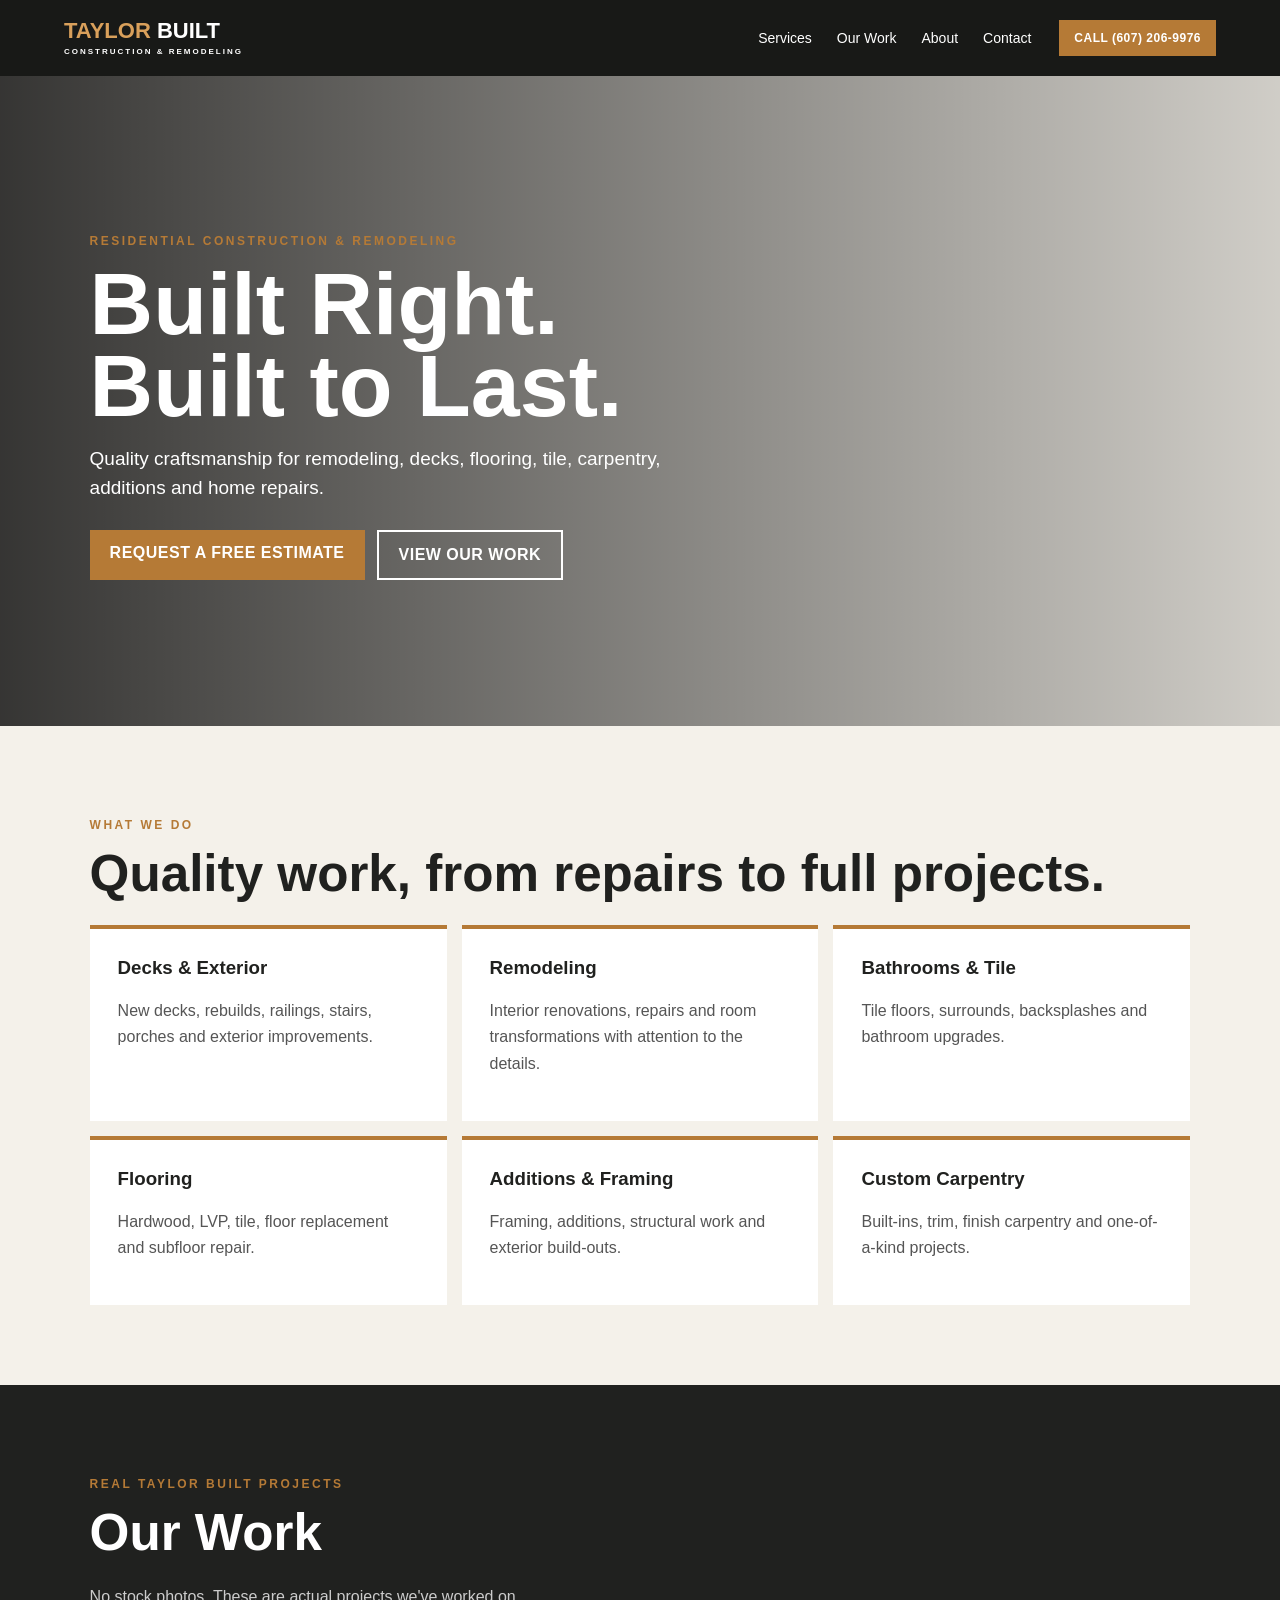
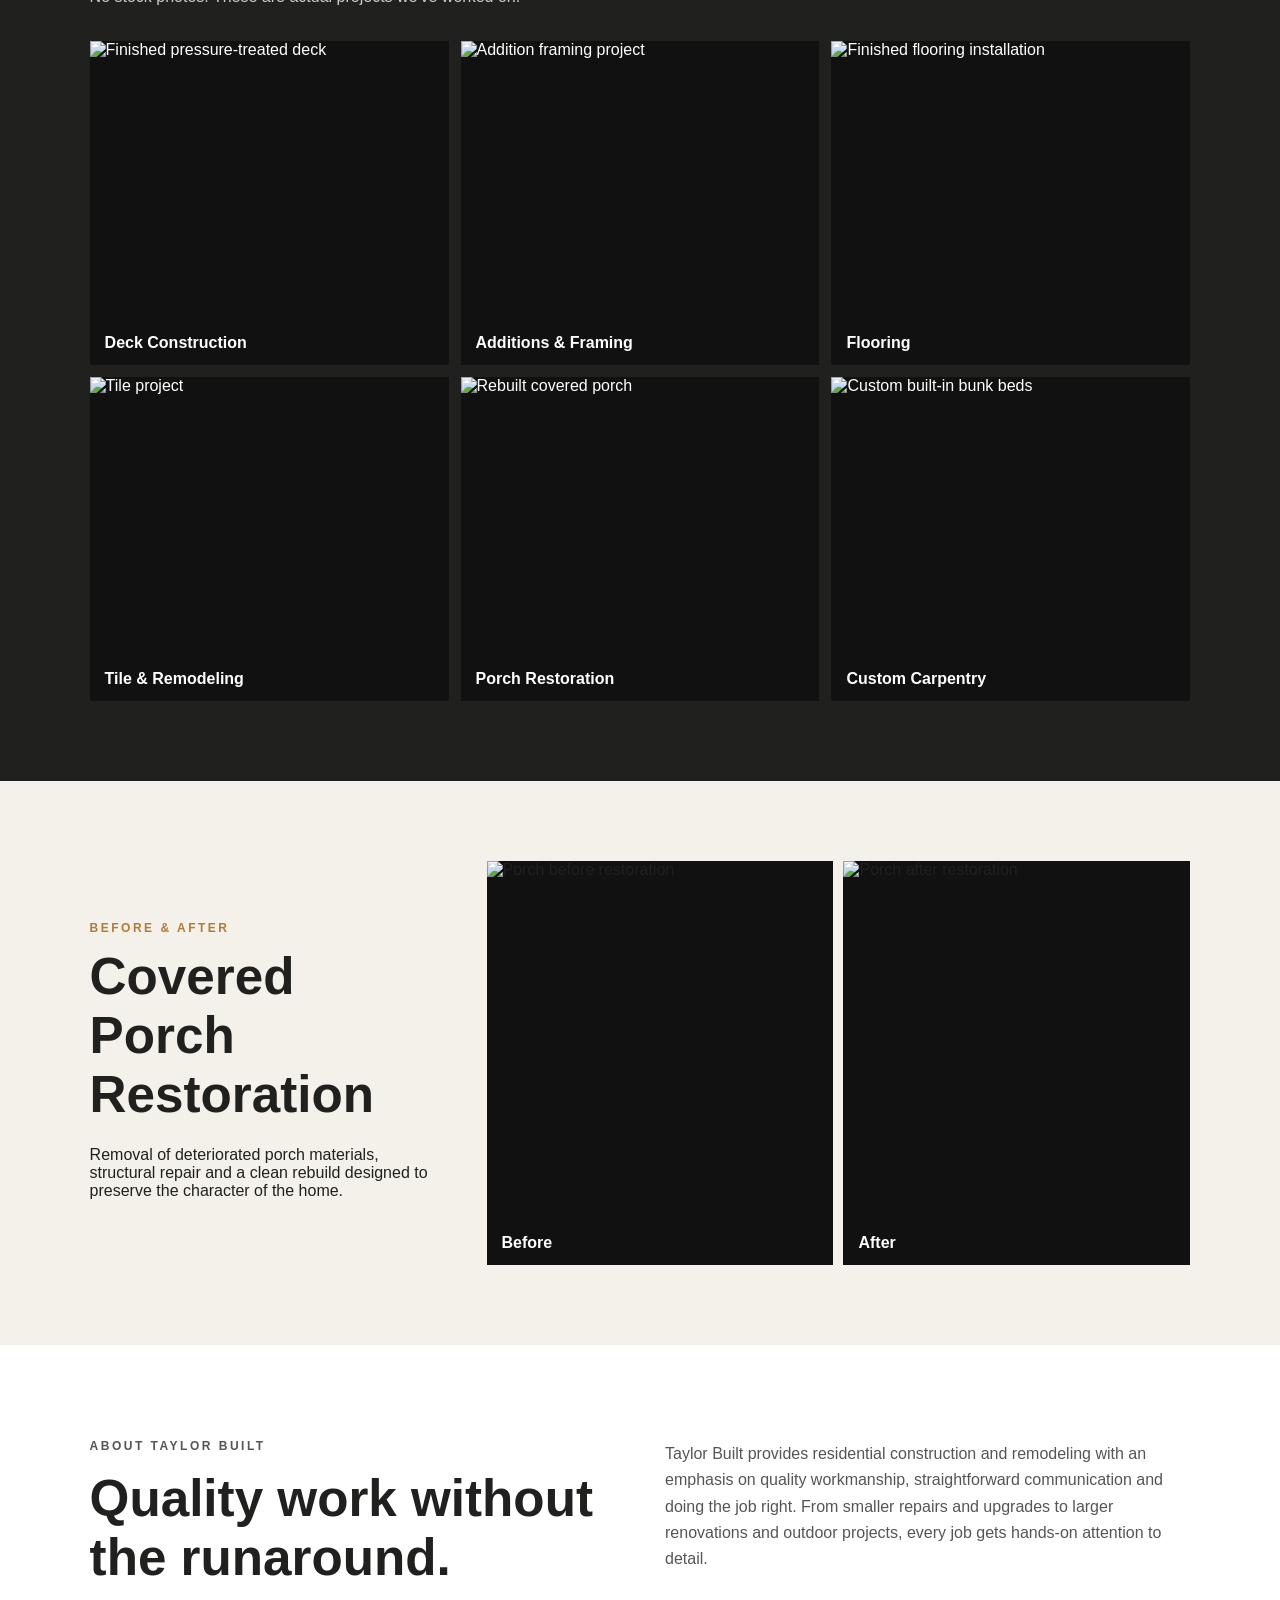
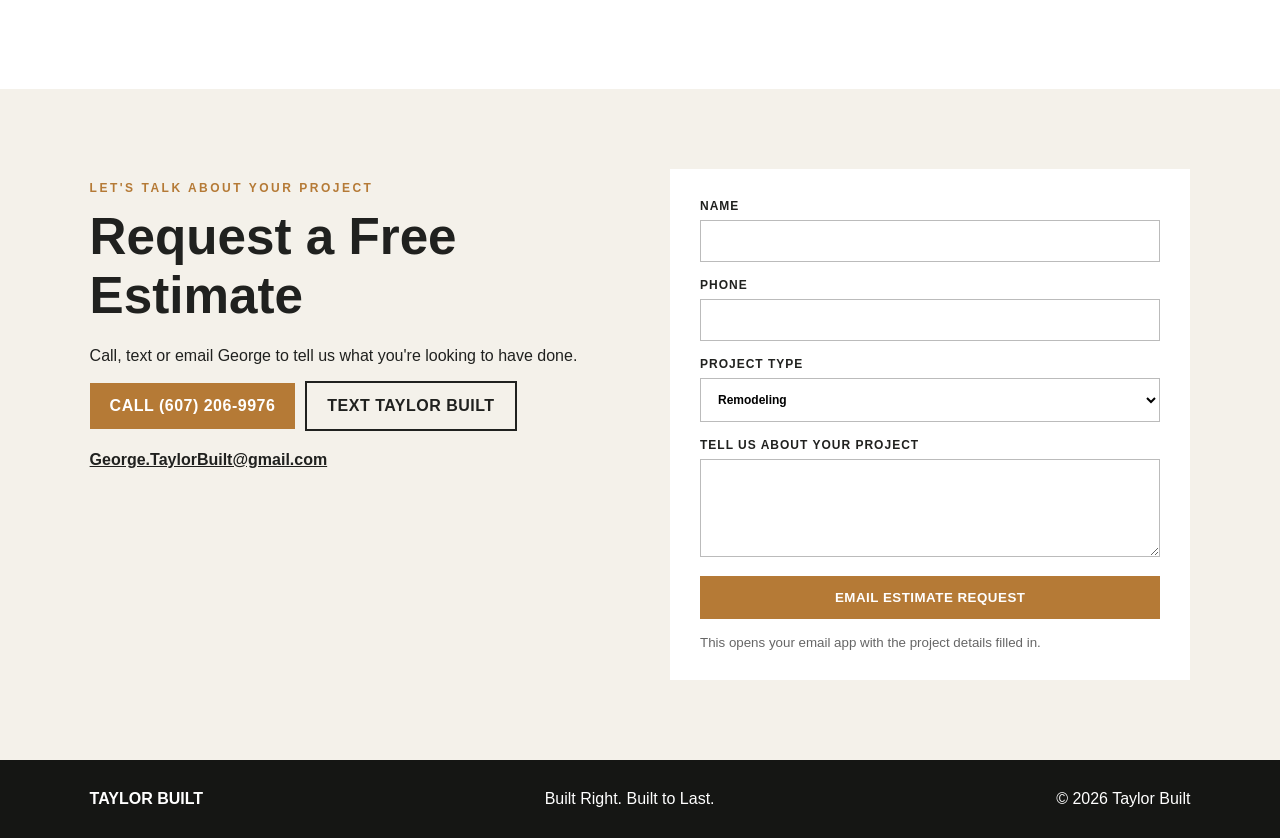
==== index.html @ 97979c3f "Add files via upload" ====
<!doctype html>
<html lang="en">
<head>
<meta charset="utf-8">
<meta name="viewport" content="width=device-width,initial-scale=1">
<title>Taylor Built | Construction & Remodeling</title>
<meta name="description" content="Taylor Built provides residential construction, remodeling, decks, flooring, tile, carpentry and repairs. Call or text for a free estimate.">
<link rel="stylesheet" href="style.css">
</head>
<body>
<header>
  <a class="brand" href="#top"><span>TAYLOR</span> BUILT<small>CONSTRUCTION & REMODELING</small></a>
  <nav><a href="#services">Services</a><a href="#work">Our Work</a><a href="#about">About</a><a href="#contact">Contact</a></nav>
  <a class="btn small" href="tel:+16072069976">Call (607) 206-9976</a>
</header>

<main id="top">
<section class="hero">
  <div class="shade"></div>
  <div class="hero-content">
    <p class="eyebrow">RESIDENTIAL CONSTRUCTION & REMODELING</p>
    <h1>Built Right.<br>Built to Last.</h1>
    <p>Quality craftsmanship for remodeling, decks, flooring, tile, carpentry, additions and home repairs.</p>
    <div class="actions"><a class="btn" href="#contact">Request a Free Estimate</a><a class="btn outline" href="#work">View Our Work</a></div>
  </div>
</section>

<section id="services" class="section">
  <p class="eyebrow">WHAT WE DO</p><h2>Quality work, from repairs to full projects.</h2>
  <div class="cards">
    <article><h3>Decks & Exterior</h3><p>New decks, rebuilds, railings, stairs, porches and exterior improvements.</p></article>
    <article><h3>Remodeling</h3><p>Interior renovations, repairs and room transformations with attention to the details.</p></article>
    <article><h3>Bathrooms & Tile</h3><p>Tile floors, surrounds, backsplashes and bathroom upgrades.</p></article>
    <article><h3>Flooring</h3><p>Hardwood, LVP, tile, floor replacement and subfloor repair.</p></article>
    <article><h3>Additions & Framing</h3><p>Framing, additions, structural work and exterior build-outs.</p></article>
    <article><h3>Custom Carpentry</h3><p>Built-ins, trim, finish carpentry and one-of-a-kind projects.</p></article>
  </div>
</section>

<section id="work" class="section dark">
  <p class="eyebrow">REAL TAYLOR BUILT PROJECTS</p><h2>Our Work</h2>
  <p class="intro">No stock photos. These are actual projects we've worked on.</p>
  <div class="gallery">
    <figure><img src="assets/deck.jpeg" alt="Finished pressure-treated deck"><figcaption>Deck Construction</figcaption></figure>
    <figure><img src="assets/addition.jpeg" alt="Addition framing project"><figcaption>Additions & Framing</figcaption></figure>
    <figure><img src="assets/flooring.jpeg" alt="Finished flooring installation"><figcaption>Flooring</figcaption></figure>
    <figure><img src="assets/tile.jpeg" alt="Tile project"><figcaption>Tile & Remodeling</figcaption></figure>
    <figure><img src="assets/porch_after.jpeg" alt="Rebuilt covered porch"><figcaption>Porch Restoration</figcaption></figure>
    <figure><img src="assets/carpentry.jpeg" alt="Custom built-in bunk beds"><figcaption>Custom Carpentry</figcaption></figure>
  </div>
</section>

<section class="section before-after">
  <div><p class="eyebrow">BEFORE & AFTER</p><h2>Covered Porch Restoration</h2><p>Removal of deteriorated porch materials, structural repair and a clean rebuild designed to preserve the character of the home.</p></div>
  <div class="ba"><figure><img src="assets/porch_before.jpeg" alt="Porch before restoration"><figcaption>Before</figcaption></figure><figure><img src="assets/porch_after.jpeg" alt="Porch after restoration"><figcaption>After</figcaption></figure></div>
</section>

<section id="about" class="section about">
  <div><p class="eyebrow">ABOUT TAYLOR BUILT</p><h2>Quality work without the runaround.</h2></div>
  <p>Taylor Built provides residential construction and remodeling with an emphasis on quality workmanship, straightforward communication and doing the job right. From smaller repairs and upgrades to larger renovations and outdoor projects, every job gets hands-on attention to detail.</p>
</section>

<section id="contact" class="section contact">
  <div>
    <p class="eyebrow">LET'S TALK ABOUT YOUR PROJECT</p>
    <h2>Request a Free Estimate</h2>
    <p>Call, text or email George to tell us what you're looking to have done.</p>
    <div class="contact-actions">
      <a class="btn" href="tel:+16072069976">Call (607) 206-9976</a>
      <a class="btn outline-dark" href="sms:+16072069976">Text Taylor Built</a>
      <a class="email" href="mailto:George.TaylorBuilt@gmail.com?subject=Taylor%20Built%20Estimate%20Request">George.TaylorBuilt@gmail.com</a>
    </div>
  </div>
  <form onsubmit="sendEstimate(event)">
    <label>Name<input id="name" required></label>
    <label>Phone<input id="phone" type="tel" required></label>
    <label>Project Type<select id="type"><option>Remodeling</option><option>Deck / Exterior</option><option>Bathroom / Tile</option><option>Flooring</option><option>Addition / Framing</option><option>Carpentry</option><option>Repair / Other</option></select></label>
    <label>Tell us about your project<textarea id="details" rows="5" required></textarea></label>
    <button class="btn" type="submit">Email Estimate Request</button>
    <small>This opens your email app with the project details filled in.</small>
  </form>
</section>
</main>

<footer><strong>TAYLOR BUILT</strong><span>Built Right. Built to Last.</span><span>© <span id="year"></span> Taylor Built</span></footer>

<script>
document.getElementById('year').textContent=new Date().getFullYear();
function sendEstimate(e){
 e.preventDefault();
 const n=encodeURIComponent(document.getElementById('name').value);
 const p=encodeURIComponent(document.getElementById('phone').value);
 const t=encodeURIComponent(document.getElementById('type').value);
 const d=encodeURIComponent(document.getElementById('details').value);
 location.href=`mailto:George.TaylorBuilt@gmail.com?subject=Taylor%20Built%20Estimate%20Request&body=Name:%20${n}%0APhone:%20${p}%0AProject:%20${t}%0A%0AProject%20Details:%0A${d}`;
}
</script>
</body></html>
---- style.css ----
:root{--ink:#20211f;--paper:#f4f1ea;--accent:#b57a36;--white:#fff}
*{box-sizing:border-box}html{scroll-behavior:smooth}body{margin:0;font-family:Arial,Helvetica,sans-serif;color:var(--ink);background:var(--paper)}
header{height:76px;display:flex;align-items:center;gap:28px;padding:0 5vw;background:#181917;color:#fff;position:sticky;top:0;z-index:10}
.brand{color:#fff;text-decoration:none;font-size:22px;font-weight:900;line-height:.9}.brand span{color:#d9a05b}.brand small{display:block;font-size:8px;letter-spacing:2px;margin-top:7px}
nav{margin-left:auto;display:flex;gap:25px}nav a{color:#fff;text-decoration:none;font-size:14px}
.btn{display:inline-block;background:var(--accent);color:#fff!important;text-decoration:none;border:0;padding:14px 20px;font-weight:800;text-transform:uppercase;letter-spacing:.5px;cursor:pointer}.btn.small{padding:11px 15px;font-size:12px}.btn.outline{background:transparent;border:2px solid #fff}.outline-dark{background:transparent;border:2px solid var(--ink);color:var(--ink)!important}
.hero{min-height:650px;background:url('assets/hero.jpeg') center/cover;position:relative;display:flex;align-items:center}.shade{position:absolute;inset:0;background:linear-gradient(90deg,rgba(0,0,0,.78),rgba(0,0,0,.15))}
.hero-content{position:relative;color:#fff;width:min(720px,90%);margin-left:7vw}.eyebrow{font-size:12px;font-weight:900;letter-spacing:2.5px;color:var(--accent)}h1{font-size:clamp(48px,8vw,88px);line-height:.93;margin:15px 0}h2{font-size:clamp(32px,4vw,52px);margin:8px 0 22px}.hero p:not(.eyebrow){font-size:19px;line-height:1.5;max-width:650px}.actions{display:flex;gap:12px;flex-wrap:wrap;margin-top:28px}
.section{padding:80px 7vw;max-width:1450px;margin:auto}.cards{display:grid;grid-template-columns:repeat(3,1fr);gap:15px}.cards article{background:#fff;padding:28px;border-top:4px solid var(--accent)}.cards h3{margin-top:0}.cards p,.intro,.about p{line-height:1.65;color:#555}
.dark{background:#20211f;color:#fff;max-width:none}.dark>.eyebrow,.dark>h2,.dark>.intro,.dark>.gallery{max-width:1250px;margin-left:auto;margin-right:auto}.dark .intro{color:#ccc}.gallery{display:grid;grid-template-columns:repeat(3,1fr);gap:12px;margin-top:30px}.gallery figure,.ba figure{margin:0;background:#111;overflow:hidden}.gallery img,.ba img{width:100%;height:280px;object-fit:cover;display:block;transition:.25s}.gallery figure:hover img{transform:scale(1.02)}figcaption{padding:13px 15px;font-weight:800;color:#fff}
.before-after{display:grid;grid-template-columns:1fr 2fr;gap:45px;align-items:center}.ba{display:grid;grid-template-columns:1fr 1fr;gap:10px}.ba img{height:360px}.about{display:grid;grid-template-columns:1fr 1fr;gap:50px;background:#fff;max-width:none;padding-left:7vw;padding-right:7vw}
.contact{display:grid;grid-template-columns:1fr 1fr;gap:60px}.contact-actions{display:flex;gap:10px;flex-wrap:wrap;align-items:center}.email{display:block;width:100%;margin-top:10px;color:var(--ink);font-weight:700}form{background:#fff;padding:30px;display:grid;gap:16px}label{font-size:12px;font-weight:800;text-transform:uppercase;letter-spacing:1px}input,select,textarea{width:100%;margin-top:7px;padding:13px;border:1px solid #bbb;background:#fff;font:inherit}form small{color:#666}
footer{background:#151614;color:#fff;padding:30px 7vw;display:flex;gap:25px;justify-content:space-between;flex-wrap:wrap}
@media(max-width:800px){header{height:68px;padding:0 18px}nav{display:none}header .btn.small{margin-left:auto;font-size:10px}.hero{min-height:570px}.hero-content{margin-left:6vw}.section{padding:58px 6vw}.cards,.gallery{grid-template-columns:1fr 1fr}.before-after,.about,.contact{grid-template-columns:1fr}.ba img{height:250px}}
@media(max-width:520px){.cards,.gallery,.ba{grid-template-columns:1fr}.gallery img{height:250px}.hero h1{font-size:52px}.hero .btn{width:100%;text-align:center}}
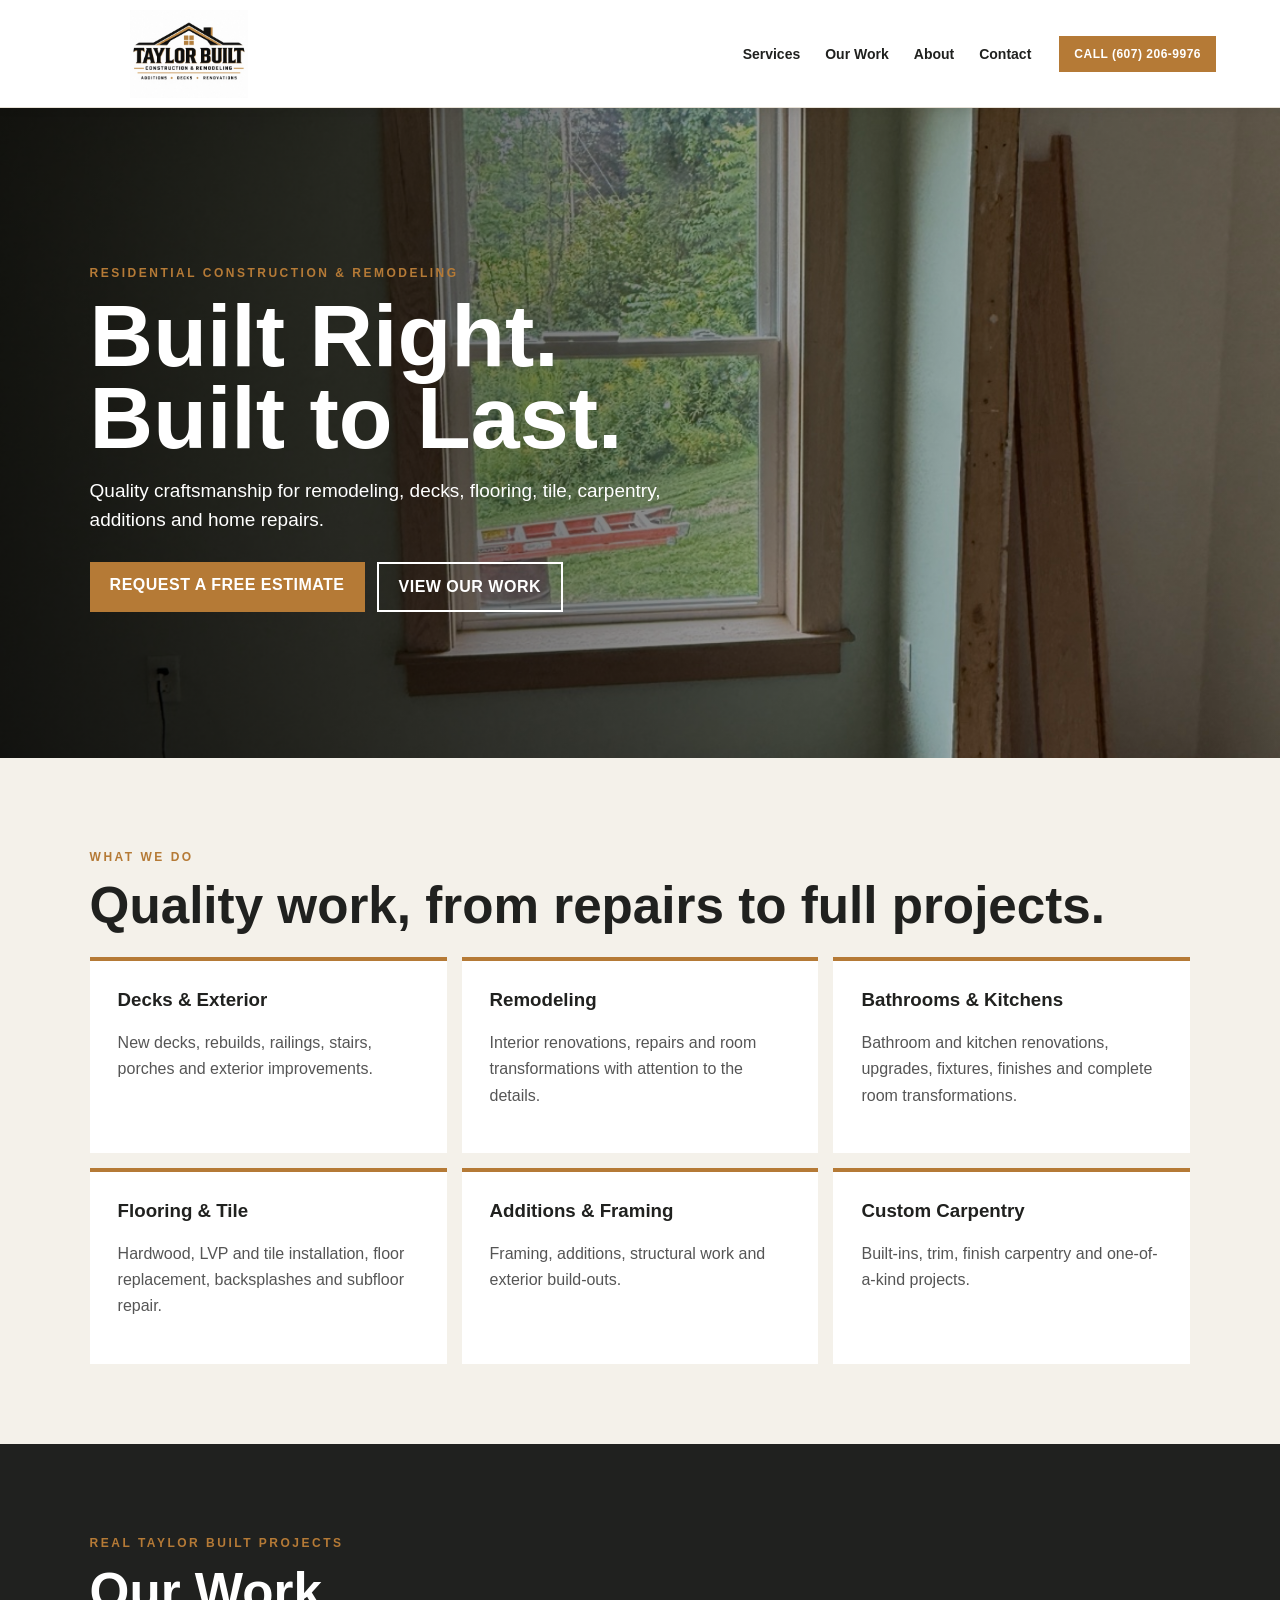
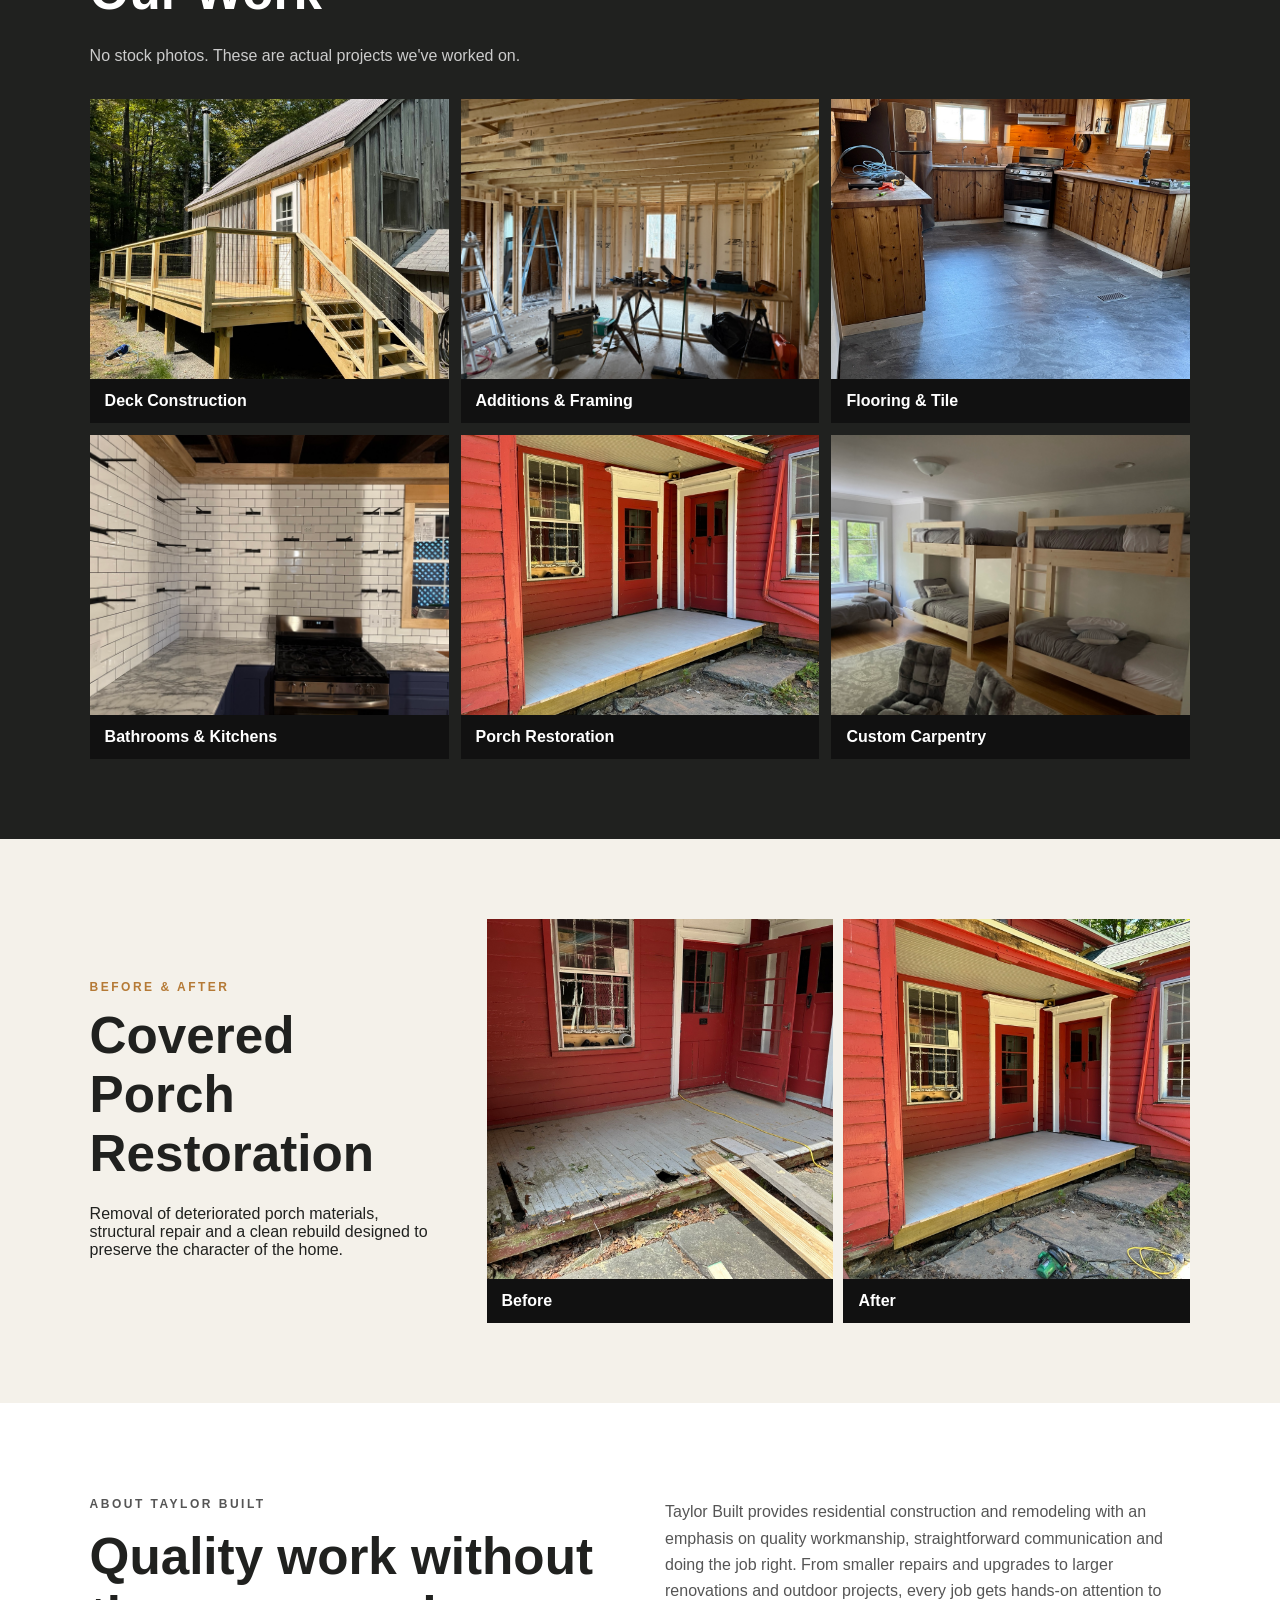
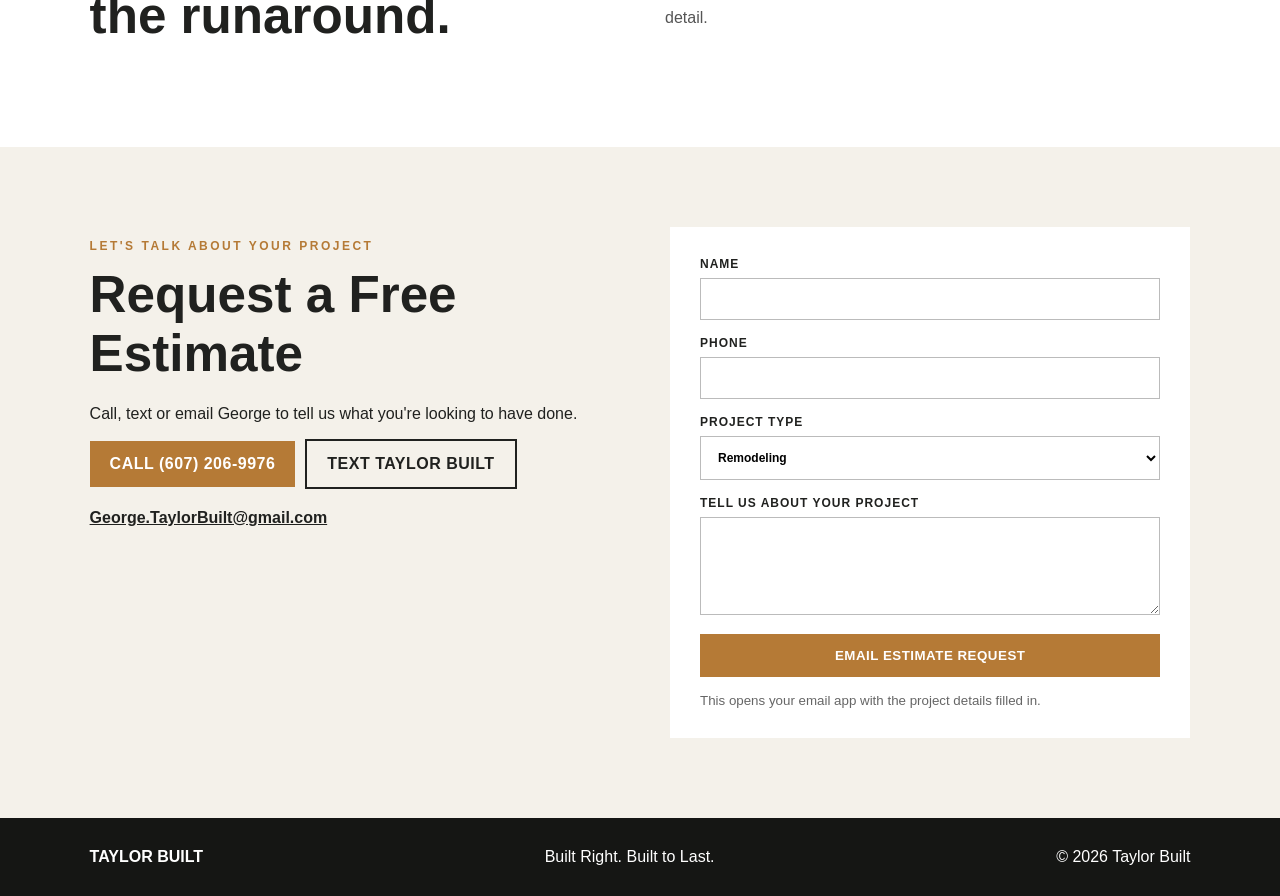
==== commit 29f8d530: "Add files via upload" ====
--- a/index.html
+++ b/index.html
@@ -4,12 +4,18 @@
 <meta charset="utf-8">
 <meta name="viewport" content="width=device-width,initial-scale=1">
 <title>Taylor Built | Construction & Remodeling</title>
-<meta name="description" content="Taylor Built provides residential construction, remodeling, decks, flooring, tile, carpentry and repairs. Call or text for a free estimate.">
+<meta name="description" content="Taylor Built provides residential construction, remodeling, decks, kitchens, bathrooms, flooring, tile, carpentry and repairs. Call or text for a free estimate.">
+<link rel="icon" href="assets/tb-round-logo.jpg">
 <link rel="stylesheet" href="style.css">
 </head>
 <body>
 <header>
-  <a class="brand" href="#top"><span>TAYLOR</span> BUILT<small>CONSTRUCTION & REMODELING</small></a>
+  <a class="brand brand-desktop" href="#top" aria-label="Taylor Built home">
+    <img src="assets/taylor-built-logo.jpg" alt="Taylor Built Construction & Remodeling">
+  </a>
+  <a class="brand brand-mobile" href="#top" aria-label="Taylor Built home">
+    <img src="assets/tb-round-logo.jpg" alt="Taylor Built">
+  </a>
   <nav><a href="#services">Services</a><a href="#work">Our Work</a><a href="#about">About</a><a href="#contact">Contact</a></nav>
   <a class="btn small" href="tel:+16072069976">Call (607) 206-9976</a>
 </header>
@@ -30,8 +36,8 @@
   <div class="cards">
     <article><h3>Decks & Exterior</h3><p>New decks, rebuilds, railings, stairs, porches and exterior improvements.</p></article>
     <article><h3>Remodeling</h3><p>Interior renovations, repairs and room transformations with attention to the details.</p></article>
-    <article><h3>Bathrooms & Tile</h3><p>Tile floors, surrounds, backsplashes and bathroom upgrades.</p></article>
-    <article><h3>Flooring</h3><p>Hardwood, LVP, tile, floor replacement and subfloor repair.</p></article>
+    <article><h3>Bathrooms & Kitchens</h3><p>Bathroom and kitchen renovations, upgrades, fixtures, finishes and complete room transformations.</p></article>
+    <article><h3>Flooring & Tile</h3><p>Hardwood, LVP and tile installation, floor replacement, backsplashes and subfloor repair.</p></article>
     <article><h3>Additions & Framing</h3><p>Framing, additions, structural work and exterior build-outs.</p></article>
     <article><h3>Custom Carpentry</h3><p>Built-ins, trim, finish carpentry and one-of-a-kind projects.</p></article>
   </div>
@@ -43,8 +49,8 @@
   <div class="gallery">
     <figure><img src="assets/deck.jpeg" alt="Finished pressure-treated deck"><figcaption>Deck Construction</figcaption></figure>
     <figure><img src="assets/addition.jpeg" alt="Addition framing project"><figcaption>Additions & Framing</figcaption></figure>
-    <figure><img src="assets/flooring.jpeg" alt="Finished flooring installation"><figcaption>Flooring</figcaption></figure>
-    <figure><img src="assets/tile.jpeg" alt="Tile project"><figcaption>Tile & Remodeling</figcaption></figure>
+    <figure><img src="assets/flooring.jpeg" alt="Finished flooring installation"><figcaption>Flooring & Tile</figcaption></figure>
+    <figure><img src="assets/tile.jpeg" alt="Tile project"><figcaption>Bathrooms & Kitchens</figcaption></figure>
     <figure><img src="assets/porch_after.jpeg" alt="Rebuilt covered porch"><figcaption>Porch Restoration</figcaption></figure>
     <figure><img src="assets/carpentry.jpeg" alt="Custom built-in bunk beds"><figcaption>Custom Carpentry</figcaption></figure>
   </div>
@@ -74,7 +80,7 @@
   <form onsubmit="sendEstimate(event)">
     <label>Name<input id="name" required></label>
     <label>Phone<input id="phone" type="tel" required></label>
-    <label>Project Type<select id="type"><option>Remodeling</option><option>Deck / Exterior</option><option>Bathroom / Tile</option><option>Flooring</option><option>Addition / Framing</option><option>Carpentry</option><option>Repair / Other</option></select></label>
+    <label>Project Type<select id="type"><option>Remodeling</option><option>Deck / Exterior</option><option>Bathroom / Kitchen</option><option>Flooring / Tile</option><option>Addition / Framing</option><option>Carpentry</option><option>Repair / Other</option></select></label>
     <label>Tell us about your project<textarea id="details" rows="5" required></textarea></label>
     <button class="btn" type="submit">Email Estimate Request</button>
     <small>This opens your email app with the project details filled in.</small>
--- a/style.css
+++ b/style.css
@@ -1,9 +1,8 @@
-
 :root{--ink:#20211f;--paper:#f4f1ea;--accent:#b57a36;--white:#fff}
 *{box-sizing:border-box}html{scroll-behavior:smooth}body{margin:0;font-family:Arial,Helvetica,sans-serif;color:var(--ink);background:var(--paper)}
-header{height:76px;display:flex;align-items:center;gap:28px;padding:0 5vw;background:#181917;color:#fff;position:sticky;top:0;z-index:10}
-.brand{color:#fff;text-decoration:none;font-size:22px;font-weight:900;line-height:.9}.brand span{color:#d9a05b}.brand small{display:block;font-size:8px;letter-spacing:2px;margin-top:7px}
-nav{margin-left:auto;display:flex;gap:25px}nav a{color:#fff;text-decoration:none;font-size:14px}
+header{height:108px;display:flex;align-items:center;gap:28px;padding:0 5vw;background:#fff;color:var(--ink);position:sticky;top:0;z-index:10;border-bottom:1px solid #e7e1d7;box-shadow:0 2px 10px rgba(0,0,0,.05)}
+.brand{display:flex;align-items:center;text-decoration:none;flex-shrink:0}.brand-desktop img{display:block;width:250px;height:88px;object-fit:contain}.brand-mobile{display:none}.brand-mobile img{display:block;width:54px;height:54px;object-fit:cover;border-radius:50%}
+nav{margin-left:auto;display:flex;gap:25px}nav a{color:var(--ink);text-decoration:none;font-size:14px;font-weight:700}nav a:hover{color:var(--accent)}
 .btn{display:inline-block;background:var(--accent);color:#fff!important;text-decoration:none;border:0;padding:14px 20px;font-weight:800;text-transform:uppercase;letter-spacing:.5px;cursor:pointer}.btn.small{padding:11px 15px;font-size:12px}.btn.outline{background:transparent;border:2px solid #fff}.outline-dark{background:transparent;border:2px solid var(--ink);color:var(--ink)!important}
 .hero{min-height:650px;background:url('assets/hero.jpeg') center/cover;position:relative;display:flex;align-items:center}.shade{position:absolute;inset:0;background:linear-gradient(90deg,rgba(0,0,0,.78),rgba(0,0,0,.15))}
 .hero-content{position:relative;color:#fff;width:min(720px,90%);margin-left:7vw}.eyebrow{font-size:12px;font-weight:900;letter-spacing:2.5px;color:var(--accent)}h1{font-size:clamp(48px,8vw,88px);line-height:.93;margin:15px 0}h2{font-size:clamp(32px,4vw,52px);margin:8px 0 22px}.hero p:not(.eyebrow){font-size:19px;line-height:1.5;max-width:650px}.actions{display:flex;gap:12px;flex-wrap:wrap;margin-top:28px}
@@ -12,5 +11,5 @@
 .before-after{display:grid;grid-template-columns:1fr 2fr;gap:45px;align-items:center}.ba{display:grid;grid-template-columns:1fr 1fr;gap:10px}.ba img{height:360px}.about{display:grid;grid-template-columns:1fr 1fr;gap:50px;background:#fff;max-width:none;padding-left:7vw;padding-right:7vw}
 .contact{display:grid;grid-template-columns:1fr 1fr;gap:60px}.contact-actions{display:flex;gap:10px;flex-wrap:wrap;align-items:center}.email{display:block;width:100%;margin-top:10px;color:var(--ink);font-weight:700}form{background:#fff;padding:30px;display:grid;gap:16px}label{font-size:12px;font-weight:800;text-transform:uppercase;letter-spacing:1px}input,select,textarea{width:100%;margin-top:7px;padding:13px;border:1px solid #bbb;background:#fff;font:inherit}form small{color:#666}
 footer{background:#151614;color:#fff;padding:30px 7vw;display:flex;gap:25px;justify-content:space-between;flex-wrap:wrap}
-@media(max-width:800px){header{height:68px;padding:0 18px}nav{display:none}header .btn.small{margin-left:auto;font-size:10px}.hero{min-height:570px}.hero-content{margin-left:6vw}.section{padding:58px 6vw}.cards,.gallery{grid-template-columns:1fr 1fr}.before-after,.about,.contact{grid-template-columns:1fr}.ba img{height:250px}}
-@media(max-width:520px){.cards,.gallery,.ba{grid-template-columns:1fr}.gallery img{height:250px}.hero h1{font-size:52px}.hero .btn{width:100%;text-align:center}}
+@media(max-width:900px){header{height:74px;padding:0 18px}.brand-desktop{display:none}.brand-mobile{display:flex}nav{display:none}header .btn.small{margin-left:auto;font-size:10px}.hero{min-height:570px}.hero-content{margin-left:6vw}.section{padding:58px 6vw}.cards,.gallery{grid-template-columns:1fr 1fr}.before-after,.about,.contact{grid-template-columns:1fr}.ba img{height:250px}}
+@media(max-width:520px){.cards,.gallery,.ba{grid-template-columns:1fr}.gallery img{height:250px}.hero h1{font-size:52px}.hero .btn{width:100%;text-align:center}.brand-mobile img{width:50px;height:50px}header .btn.small{padding:10px 12px}}
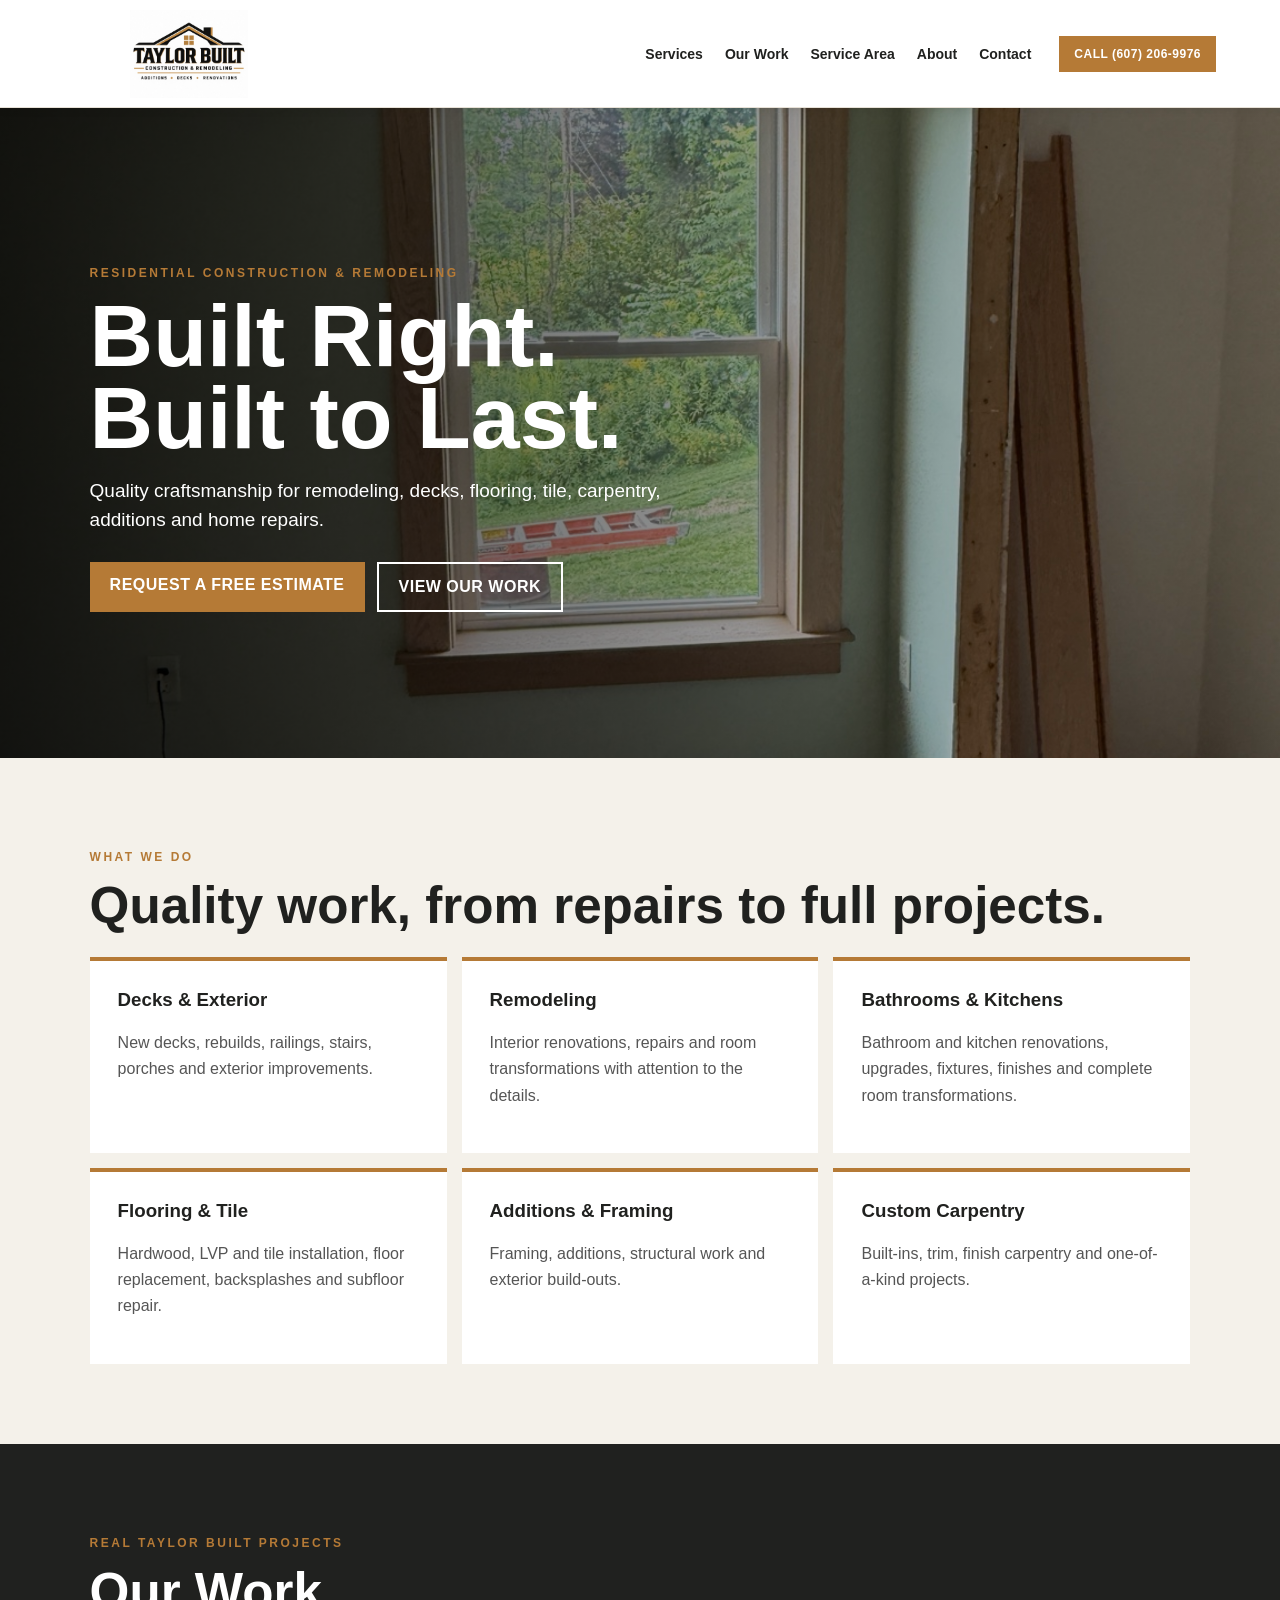
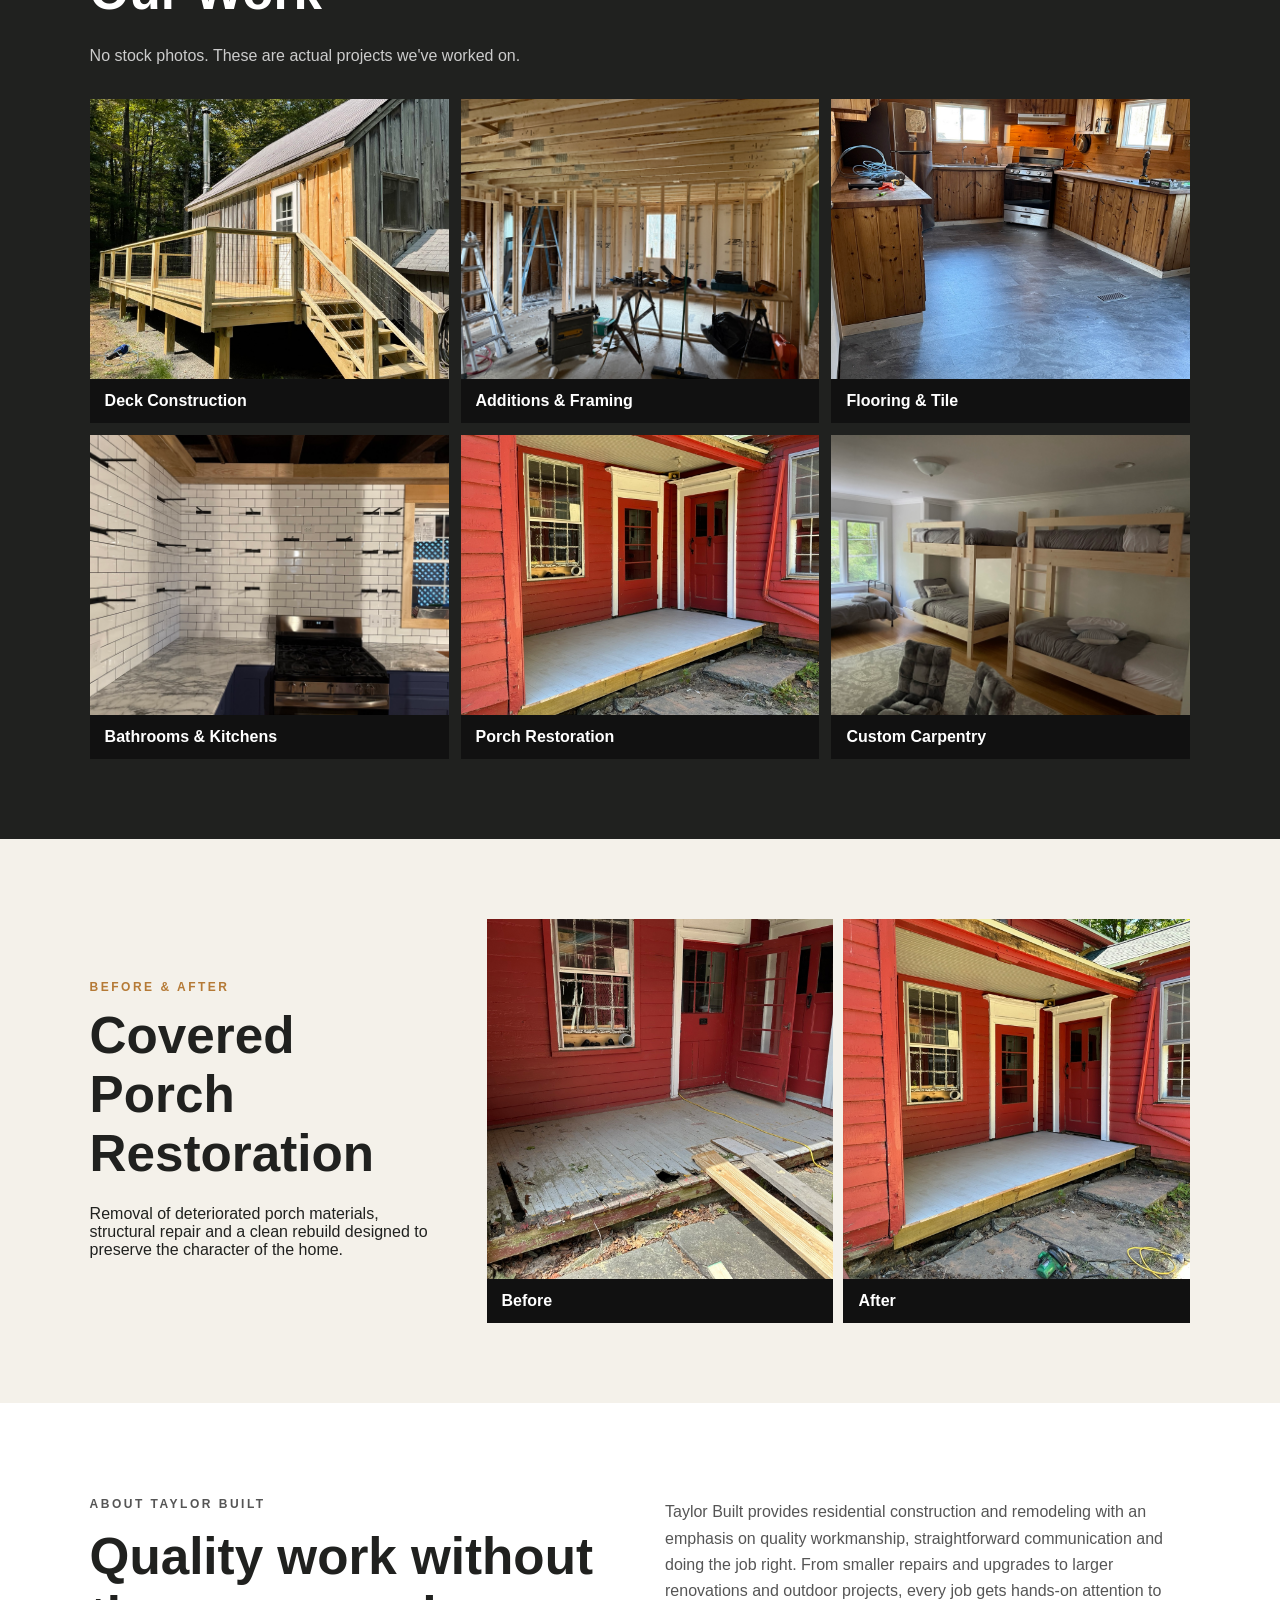
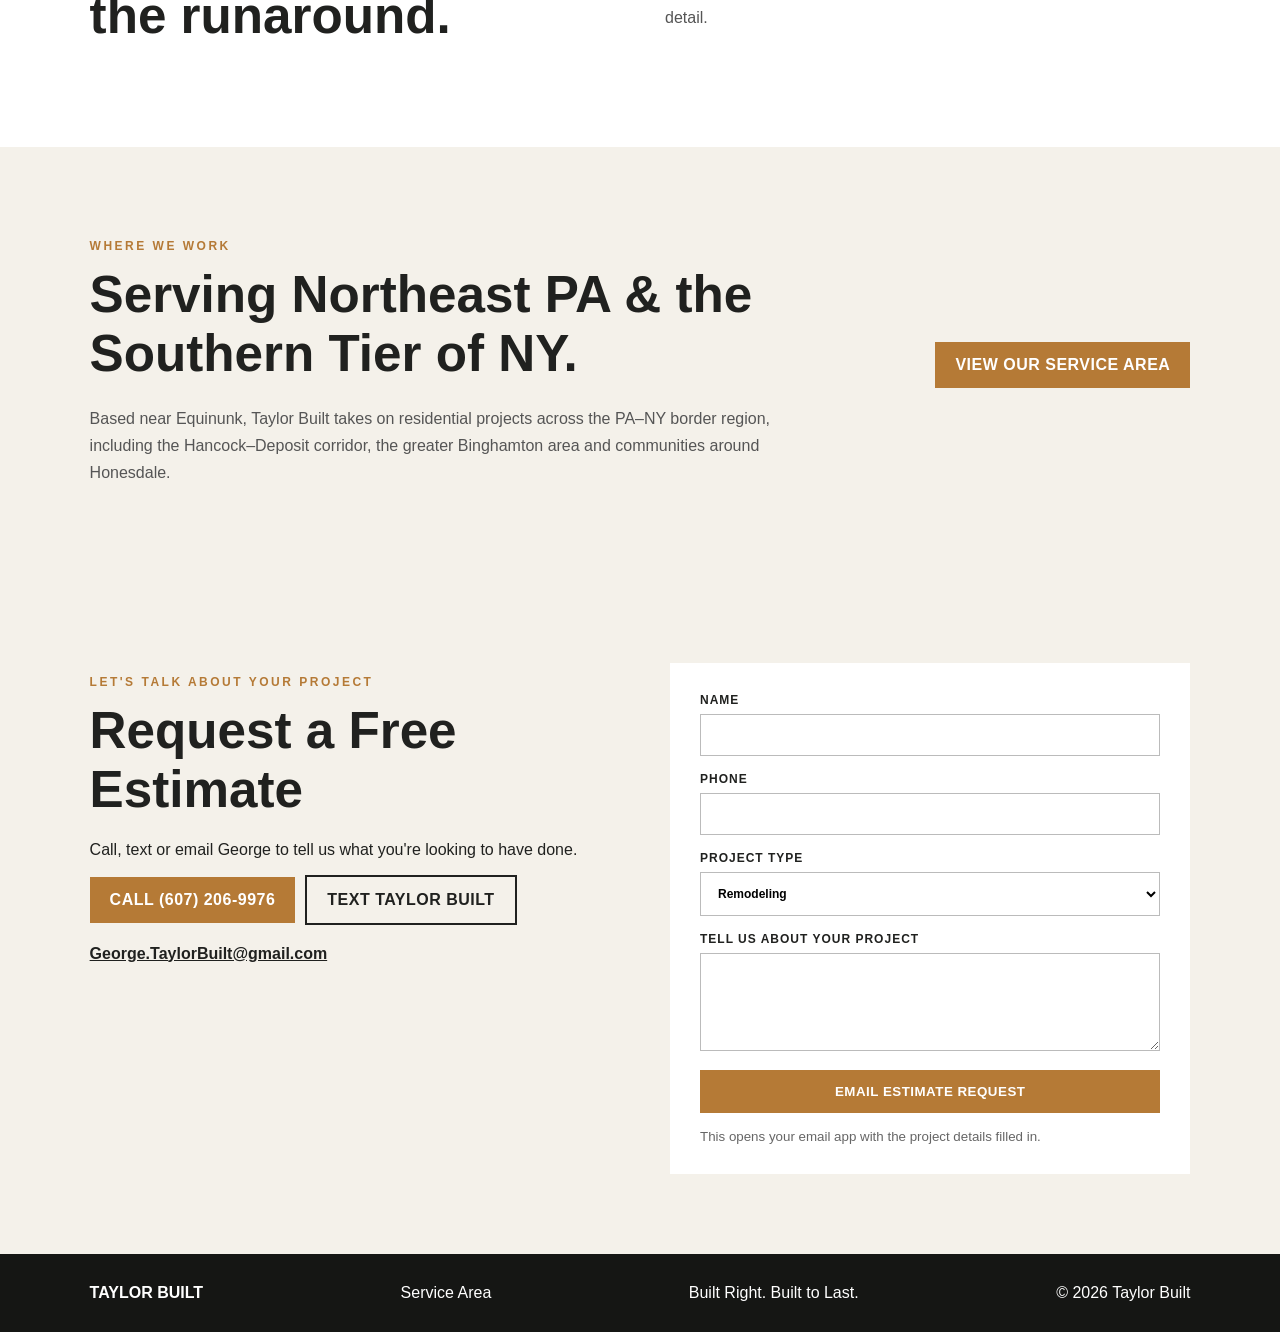
==== commit 54fadd4e: "Add files via upload" ====
--- a/index.html
+++ b/index.html
@@ -4,7 +4,7 @@
 <meta charset="utf-8">
 <meta name="viewport" content="width=device-width,initial-scale=1">
 <title>Taylor Built | Construction & Remodeling</title>
-<meta name="description" content="Taylor Built provides residential construction, remodeling, decks, kitchens, bathrooms, flooring, tile, carpentry and repairs. Call or text for a free estimate.">
+<meta name="description" content="Taylor Built provides residential construction, remodeling, decks, kitchens, bathrooms, flooring, tile, carpentry and repairs across Northeast Pennsylvania and the Southern Tier of New York.">
 <link rel="icon" href="assets/tb-round-logo.jpg">
 <link rel="stylesheet" href="style.css">
 </head>
@@ -16,7 +16,7 @@
   <a class="brand brand-mobile" href="#top" aria-label="Taylor Built home">
     <img src="assets/tb-round-logo.jpg" alt="Taylor Built">
   </a>
-  <nav><a href="#services">Services</a><a href="#work">Our Work</a><a href="#about">About</a><a href="#contact">Contact</a></nav>
+  <nav><a href="#services">Services</a><a href="#work">Our Work</a><a href="service-area.html">Service Area</a><a href="#about">About</a><a href="#contact">Contact</a></nav>
   <a class="btn small" href="tel:+16072069976">Call (607) 206-9976</a>
 </header>
 
@@ -66,6 +66,17 @@
   <p>Taylor Built provides residential construction and remodeling with an emphasis on quality workmanship, straightforward communication and doing the job right. From smaller repairs and upgrades to larger renovations and outdoor projects, every job gets hands-on attention to detail.</p>
 </section>
 
+<section class="section service-teaser">
+  <div>
+    <p class="eyebrow">WHERE WE WORK</p>
+    <h2>Serving Northeast PA & the Southern Tier of NY.</h2>
+    <p>Based near Equinunk, Taylor Built takes on residential projects across the PA–NY border region, including the Hancock–Deposit corridor, the greater Binghamton area and communities around Honesdale.</p>
+  </div>
+  <div class="service-teaser-action">
+    <a class="btn" href="service-area.html">View Our Service Area</a>
+  </div>
+</section>
+
 <section id="contact" class="section contact">
   <div>
     <p class="eyebrow">LET'S TALK ABOUT YOUR PROJECT</p>
@@ -88,7 +99,7 @@
 </section>
 </main>
 
-<footer><strong>TAYLOR BUILT</strong><span>Built Right. Built to Last.</span><span>© <span id="year"></span> Taylor Built</span></footer>
+<footer><strong>TAYLOR BUILT</strong><span><a href="service-area.html">Service Area</a></span><span>Built Right. Built to Last.</span><span>© <span id="year"></span> Taylor Built</span></footer>
 
 <script>
 document.getElementById('year').textContent=new Date().getFullYear();
--- a/style.css
+++ b/style.css
@@ -2,14 +2,24 @@
 *{box-sizing:border-box}html{scroll-behavior:smooth}body{margin:0;font-family:Arial,Helvetica,sans-serif;color:var(--ink);background:var(--paper)}
 header{height:108px;display:flex;align-items:center;gap:28px;padding:0 5vw;background:#fff;color:var(--ink);position:sticky;top:0;z-index:10;border-bottom:1px solid #e7e1d7;box-shadow:0 2px 10px rgba(0,0,0,.05)}
 .brand{display:flex;align-items:center;text-decoration:none;flex-shrink:0}.brand-desktop img{display:block;width:250px;height:88px;object-fit:contain}.brand-mobile{display:none}.brand-mobile img{display:block;width:54px;height:54px;object-fit:cover;border-radius:50%}
-nav{margin-left:auto;display:flex;gap:25px}nav a{color:var(--ink);text-decoration:none;font-size:14px;font-weight:700}nav a:hover{color:var(--accent)}
+nav{margin-left:auto;display:flex;gap:22px}nav a{color:var(--ink);text-decoration:none;font-size:14px;font-weight:700}nav a:hover{color:var(--accent)}
 .btn{display:inline-block;background:var(--accent);color:#fff!important;text-decoration:none;border:0;padding:14px 20px;font-weight:800;text-transform:uppercase;letter-spacing:.5px;cursor:pointer}.btn.small{padding:11px 15px;font-size:12px}.btn.outline{background:transparent;border:2px solid #fff}.outline-dark{background:transparent;border:2px solid var(--ink);color:var(--ink)!important}
 .hero{min-height:650px;background:url('assets/hero.jpeg') center/cover;position:relative;display:flex;align-items:center}.shade{position:absolute;inset:0;background:linear-gradient(90deg,rgba(0,0,0,.78),rgba(0,0,0,.15))}
 .hero-content{position:relative;color:#fff;width:min(720px,90%);margin-left:7vw}.eyebrow{font-size:12px;font-weight:900;letter-spacing:2.5px;color:var(--accent)}h1{font-size:clamp(48px,8vw,88px);line-height:.93;margin:15px 0}h2{font-size:clamp(32px,4vw,52px);margin:8px 0 22px}.hero p:not(.eyebrow){font-size:19px;line-height:1.5;max-width:650px}.actions{display:flex;gap:12px;flex-wrap:wrap;margin-top:28px}
 .section{padding:80px 7vw;max-width:1450px;margin:auto}.cards{display:grid;grid-template-columns:repeat(3,1fr);gap:15px}.cards article{background:#fff;padding:28px;border-top:4px solid var(--accent)}.cards h3{margin-top:0}.cards p,.intro,.about p{line-height:1.65;color:#555}
 .dark{background:#20211f;color:#fff;max-width:none}.dark>.eyebrow,.dark>h2,.dark>.intro,.dark>.gallery{max-width:1250px;margin-left:auto;margin-right:auto}.dark .intro{color:#ccc}.gallery{display:grid;grid-template-columns:repeat(3,1fr);gap:12px;margin-top:30px}.gallery figure,.ba figure{margin:0;background:#111;overflow:hidden}.gallery img,.ba img{width:100%;height:280px;object-fit:cover;display:block;transition:.25s}.gallery figure:hover img{transform:scale(1.02)}figcaption{padding:13px 15px;font-weight:800;color:#fff}
 .before-after{display:grid;grid-template-columns:1fr 2fr;gap:45px;align-items:center}.ba{display:grid;grid-template-columns:1fr 1fr;gap:10px}.ba img{height:360px}.about{display:grid;grid-template-columns:1fr 1fr;gap:50px;background:#fff;max-width:none;padding-left:7vw;padding-right:7vw}
+.service-teaser{display:grid;grid-template-columns:2fr 1fr;gap:40px;align-items:center}.service-teaser p:not(.eyebrow){max-width:830px;line-height:1.7;color:#555}.service-teaser-action{text-align:right}
 .contact{display:grid;grid-template-columns:1fr 1fr;gap:60px}.contact-actions{display:flex;gap:10px;flex-wrap:wrap;align-items:center}.email{display:block;width:100%;margin-top:10px;color:var(--ink);font-weight:700}form{background:#fff;padding:30px;display:grid;gap:16px}label{font-size:12px;font-weight:800;text-transform:uppercase;letter-spacing:1px}input,select,textarea{width:100%;margin-top:7px;padding:13px;border:1px solid #bbb;background:#fff;font:inherit}form small{color:#666}
-footer{background:#151614;color:#fff;padding:30px 7vw;display:flex;gap:25px;justify-content:space-between;flex-wrap:wrap}
-@media(max-width:900px){header{height:74px;padding:0 18px}.brand-desktop{display:none}.brand-mobile{display:flex}nav{display:none}header .btn.small{margin-left:auto;font-size:10px}.hero{min-height:570px}.hero-content{margin-left:6vw}.section{padding:58px 6vw}.cards,.gallery{grid-template-columns:1fr 1fr}.before-after,.about,.contact{grid-template-columns:1fr}.ba img{height:250px}}
-@media(max-width:520px){.cards,.gallery,.ba{grid-template-columns:1fr}.gallery img{height:250px}.hero h1{font-size:52px}.hero .btn{width:100%;text-align:center}.brand-mobile img{width:50px;height:50px}header .btn.small{padding:10px 12px}}
+footer{background:#151614;color:#fff;padding:30px 7vw;display:flex;gap:25px;justify-content:space-between;flex-wrap:wrap}footer a{color:#fff;text-decoration:none}footer a:hover{color:var(--accent)}
+
+/* Service Area page */
+.area-hero{position:relative;min-height:430px;background:url('assets/hero.jpeg') center/cover;display:flex;align-items:center}.area-hero .shade{background:linear-gradient(90deg,rgba(0,0,0,.82),rgba(0,0,0,.36))}.area-hero-content{position:relative;color:#fff;width:min(850px,88%);margin-left:7vw}.area-hero h1{font-size:clamp(42px,6vw,72px);line-height:1.02;margin:14px 0}.area-hero p:not(.eyebrow){font-size:19px;line-height:1.6;max-width:780px}
+.area-intro{max-width:1050px}.area-intro>p{font-size:18px;line-height:1.8;color:#4d4d4d}
+.area-grid{display:grid;grid-template-columns:1fr 1fr;gap:18px;margin-top:34px}.area-card{background:#fff;padding:32px;border-top:4px solid var(--accent)}.area-card h3{font-size:26px;margin:0 0 12px}.area-card p{line-height:1.75;color:#555;margin-bottom:0}
+.area-route{background:#20211f;color:#fff;max-width:none}.area-route-inner{max-width:1250px;margin:auto;display:grid;grid-template-columns:1fr 1fr;gap:55px;align-items:center}.area-route h2{margin-bottom:15px}.area-route p{color:#d5d5d5;line-height:1.75}.area-route .route-note{border-left:4px solid var(--accent);padding:8px 0 8px 22px;font-size:18px}
+.area-services{display:grid;grid-template-columns:1fr 2fr;gap:45px;align-items:start}.area-service-list{display:grid;grid-template-columns:1fr 1fr;gap:12px}.area-service-list a{background:#fff;color:var(--ink);text-decoration:none;padding:18px 20px;font-weight:800;border-left:4px solid var(--accent)}.area-service-list a:hover{transform:translateY(-1px)}
+.area-cta{background:#fff;text-align:center}.area-cta p{max-width:760px;margin:0 auto 26px;color:#555;line-height:1.7}.area-cta .actions{justify-content:center}
+@media(max-width:1050px){nav{gap:15px}nav a{font-size:13px}.brand-desktop img{width:220px}}
+@media(max-width:900px){header{height:92px;padding:0 14px}.brand-desktop{display:none}.brand-mobile{display:flex}.brand-mobile img{width:76px;height:76px}nav{display:none}header .btn.small{margin-left:auto;font-size:10px}.hero{min-height:570px}.hero-content{margin-left:6vw}.section{padding:58px 6vw}.cards,.gallery{grid-template-columns:1fr 1fr}.before-after,.about,.contact,.service-teaser,.area-route-inner,.area-services{grid-template-columns:1fr}.service-teaser-action{text-align:left}.ba img{height:250px}.area-hero{min-height:390px}.area-hero-content{margin-left:6vw}.area-grid{grid-template-columns:1fr}}
+@media(max-width:520px){.cards,.gallery,.ba,.area-service-list{grid-template-columns:1fr}.gallery img{height:250px}.hero h1{font-size:52px}.hero .btn{width:100%;text-align:center}.brand-mobile img{width:76px;height:76px}header .btn.small{padding:10px 12px}.area-hero h1{font-size:42px}.area-hero p:not(.eyebrow){font-size:17px}.area-cta .btn{width:100%;text-align:center}}
